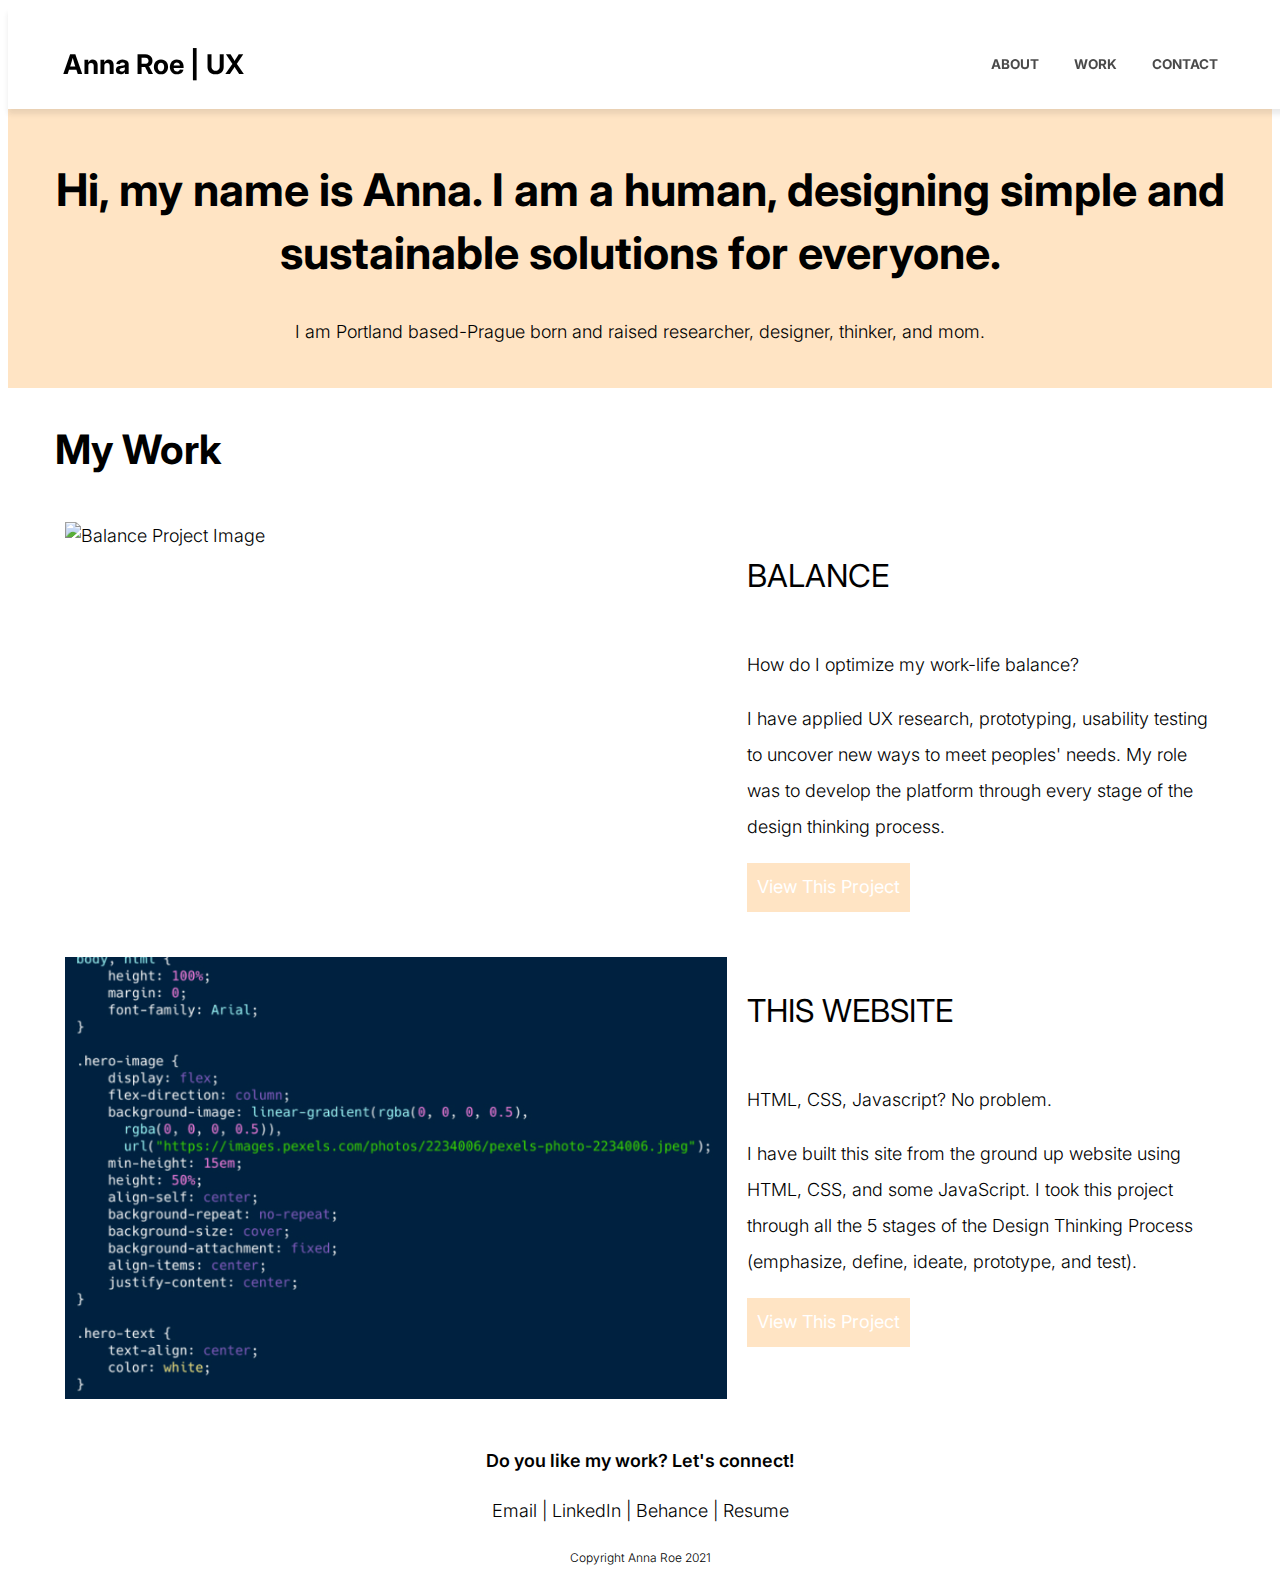
==== index.html @ cfb7b669 "More style changes" ====
<!DOCTYPE html>
<html lang="en" dir="ltr">

<head>
  <meta charset="utf-8">
  <title>Anna Roe | UX | Git Commit</title>
  <link rel="icon" type="image/png" href="files/favicon.png" sizes="32x32" />

  <link rel="stylesheet" type="text/css" href="https://necolas.github.io/normalize.css/8.0.1/normalize.css">
  <link rel="stylesheet" type="text/css" href="css/style.css">
  <link href="https://fonts.googleapis.com/css2?family=Inter:wght@100;300;400;500;700;900&display=swap" rel="stylesheet">
  <meta name="viewport" content="width=device-width, initial-scale=1">

  <script src="https://kit.fontawesome.com/6aa0cec437.js" crossorigin="anonymous"></script>
  <script src="https://code.jquery.com/jquery-3.3.1.min.js" integrity="sha256-FgpCb/KJQlLNfOu91ta32o/NMZxltwRo8QtmkMRdAu8=" crossorigin="anonymous"></script>
  <script src="js/scripts.js"></script>
</head>


<body>
  <header>
    <div class="container">
      <div class="navtoggle" id="myNavtoggle">
        <h1 class="logo"><a href="index.html">Anna Roe | UX</a></h1>
        <nav>
          <ul>
            <li><a class="menu-link" href="about.html">About</a></li>
            <li><a class="menu-link" href="index.html">Work</a></li>
            <li><a class="menu-link" href="#contact"onclick="menuToggle()">Contact</a></li>
            <li><a href="javascript:void(0);" class="icon" onclick="menuToggle()"><i class="fas fa-bars"></i></a></li>
          </ul>

        </nav>
      </div>
    </div>
  </header>

  <main>

    <div id="hero">
      <div class="container">
        <h1>Hi, my name is Anna.
          I am a human, designing simple and sustainable solutions for everyone.

        </h1>
        <p>I am Portland based-Prague born and raised researcher, designer, thinker, and mom.</p>
      </div>
    </div>


    <div id="my work">
      <!-- work section -->
      <div class="container">
        <h2>My Work</h2>


        <div class="row">
          <!-- PROjECT #1 -->
          <!-- open row that holds (2) columns for project -->
          <div class="col-md-6 col-lg-7">
            <!-- open first column (used for image) -->
            <picture>
              <source srcset="img/balance_mobile.jpg" media="(max-width:767px)">
              <img src="img/balance_desktop.jpg" alt="Balance Project Image">
            </picture>

          </div><!-- end first column -->

          <div class="col-md-6 col-lg-5">
            <!-- open second column (used for text) -->
            <h3>BALANCE</h3>
            <p>
              How do I optimize my work-life balance?
               
            </p>
            <p>I have applied UX research, prototyping, usability testing to uncover new ways to meet peoples' needs. My role was to develop the platform through every stage of the design thinking process.
            </p>
            <a class="button" href="balance.html">View This Project</a><!-- button or link label -->
          </div><!-- end second column -->

        </div><!-- end row that holds (2) columns for project -->
        <!-- PROjECT #1 END-->

        <!-- open row that holds (2) columns for project -->
        <div class="row">
          <!-- PROjECT #2 -->
          <div class="col-md-6 col-lg-7">
            <!-- open first column (used for image) -->
            <picture>
              <source srcset="img/frontend.jpg" media="(max-width:767px)">
              <img src="img/frontend.jpg" alt="Frontend Project Image">
            </picture>

          </div><!-- end first column -->

          <div class="col-md-6 col-lg-5">
            <!-- open second column (used for text) -->
            <h3>THIS WEBSITE</h3>
            <p>
              HTML, CSS, Javascript? No problem.
               
            </p>
            <p>I have built this site from the ground up website using HTML, CSS, and some JavaScript. I took this project through all the 5 stages of the Design Thinking Process (emphasize, define, ideate, prototype, and test).

            </p>
            <a class="button" href="balance.html">View This Project</a><!-- button or link label -->
          </div><!-- end second column -->

        </div><!-- end row that holds (2) columns for project -->
        <!-- PROjECT #2 END-->



      </div>
  </main>

  <footer id="contact">
    <div class="container">
      <!--Email Connect-->

      <p class="connect"> Do you like my work? Let's connect!</p>
      <div class="style">
        <a href="mailto:anna.istvanfy@gmail.com" >Email |</a>
        <a href="https://www.linkedin.com/in/anna-roe" target="_blank">LinkedIn |</a>
        <a href="https://www.behance.net/gallery/129326117/BALANCE" target="_blank">Behance |</a>
        <a href="files/resume.pdf"target="_blank">Resume</a>

      </div>
    </div>


    <p class="copyright">Copyright Anna Roe 2021</p>

  </footer>

  <script src="js/scripts.js"></script>


</body>

</html>
---- css/style.css ----
/*
colors used:
black color: #000000;
white color: #FFFFFF;
*/
* {
  box-sizing: border-box;
}

body {
  background-color: #ffffff;
  font-family: 'Inter', sans-serif;
  font-size: 16px;
  /* Sets the font size to 16px */
  font-weight: 300;
  /* Sets the font weight to 300 */
  line-height: 1.6;
  /* Sets the line-height to 1.6 * the font-size */
  color: #000000;
}

.logo {
  font-size: 1.5em;
  padding-top: 10px;
  display: inline-block;
  max-width: 150px;
}

h1, h2, h3, h4 {
  line-height: 1.4;
}

h1 {
  font-size: 2.5em;
  font-weight: 700;
}

h2 {
  font-size: 2.25em;
  font-weight: 700;
}

h3 {
  font-size: 1.75em;
  font-weight: 400;
  display: inline-block;
}

h4 {
  font-size: 1.35em;
  font-weight: 400;
}

img {
  width: 100%;
}

a {
  color: #000000;
  text-decoration: none;
  /* No underlining */
}

a:visited {
  /* visited link */
  color: #5b5b5b;
}

a:active {
  /* selected link */
  color: #000000;
}

a:hover,
a:focus {
  color: #5b5b5b;
  text-decoration: underline;
}

.button_old {
  display: inline-block;
  /* since the <a> tag is inline by default, we need to change this to inline-block, but more on this in the next exercise */
  background-color: #000000;
  color: #ffffff;
  /* needed to override the default link color */
  font-weight: 400;
  padding: 10px;
  border-radius: 0px;
  border: 2px solid #000000;
  /* width of the border, type, color */
  transition: 0.2s opacity;
}

.button {
  display: inline-block;
  background-color: #ffe4c4;
  color: white;
  font-weight: 400;
  text-decoration: none;
  padding: 10px;
  border-radius: 0px;


  transition: 0.2s opacity;
}

.button:hover {
  opacity: 0.5;
  /* Reduces the opacity of the button to 80% */
  text-decoration: none;
}

.button.contact {
  background-color: #ffffff;
  color: #000000;
  text-transform: uppercase;
  border: 2px solid #000000;
}

.button.contact:hover {
  background-color: #000000;
  color: #ffffff;
}

/* Layout styling */
.container {
  padding: 0 15px;
}

.row {
  margin: 25px 0;
  /* 25px top and bottom, 0 left and right */
}

#hero p, h1 {
  text-align: center;
  /* Centers text */
}

#contact p {
  text-align: center;
}

p {
  text-align: left;
  line-height: 2em;
}

nav>ul {
  list-style-type: none;
  padding: 0px;
  margin:0;
}



nav>ul>li>a {
  padding: 0 15px;
  text-transform: uppercase;
  font-weight: 700;
  font-size: .75em;
  color: #4a4a4a;
}

#hero {
  background-color: #ffe4c4;
  padding: 20px 0;
  display: inline-block;
  width: 100%;
}

header {
  box-shadow: 0px 5px 5px 0px rgba(50, 50, 50, 0.1);
  position: fixed;
  width: 100%;
  padding: 20px;
  background-color: #ffffff;
  padding: 10px 0 4px;

}

#anna {
  max-width: 600px;
  display: block;
  margin-left: auto;
  margin-right: auto;
}

main {
  padding-top: 100px;
}

.social {
  text-align: center;
}

.social a {
  display: inline-block;
  margin: 0 5px;
}

.social svg {
  width: 25px;
  height: auto;
}

.style {
  margin-bottom: 20px;
  text-align: center;
}

.bio {
  font-weight: bolder;
  font-size: 1.5em;
}

footer {
  text-align: center;
}

#about-page h3 {
  margin-top: 0;
}

.row::after {
  content: "";
  clear: both;
  display: table;
}

#about-picture {
  width: 100%;
  max-width: 100%;
  height: auto;
}

.connect{
font-weight: 600;
}
.copyright{
  font-size: 12px;
}

/* @keyframes color-change {
  0% {
    fill: #edc655;
  }

  50% {
    fill: #fcffad;
  }

  100% {
    fill: #f76414;
  }
} */
/*
.sun {
  animation-duration: 4s;
  animation-name: color-change;
  animation-iteration-count: infinite;
  animation-direction: alternate;
  animation-timing-function: linear;
}

@keyframes cloud-move {
  from {
    transform: translate(0, 50px);
  }

  to {
    transform: translate(200px, 50px);
  }
}

.cloud-front {
  animation-duration: 30s;
  animation-name: cloud-move;
  animation-iteration-count: infinite;
  animation-direction: alternate;
  animation-timing-function: linear;
}

@keyframes cloud-move-reverse {
  0% {
    transform: translate(446px, 48px);
  }

  100% {
    transform: translate(100px, 48px);
  }
}

.cloud-back {
  animation-duration: 34s;
  animation-name: cloud-move-reverse;
  animation-iteration-count: infinite;
  animation-direction: alternate;
  animation-timing-function: linear;
} */

.navtoggle li:not(:last-child) {
  display: none;
}

.navtoggle, .navtoggle.responsive {
  position: relative;
}

.navtoggle li .icon {
  position: absolute;
  right: 0;
  top: 30px;
  font-size: 20px;
  padding-right:0;
}
.navtoggle.responsive li  {
  display: block;
}

.navtoggle.responsive li  {
  display: block;
  padding: 10px 0;
  border-top: 1px solid rgba(255,127,80,0.5);
}

/*Medium devices (640px and larger)*/
@media only screen and (min-width: 640px) {
  .col-md-1 {
    width: 8.33%;
  }

  .col-md-2 {
    width: 16.66%;
  }

  .col-md-3 {
    width: 25%;
  }

  .col-md-4 {
    width: 33.33%;
  }

  .col-md-5 {
    width: 41.66%;
  }

  .col-md-6 {
    width: 50%;
  }

  .col-md-7 {
    width: 58.33%;
  }

  .col-md-8 {
    width: 66.66%;
  }

  .col-md-9 {
    width: 75%;
  }

  .col-md-10 {
    width: 83.33%;
  }

  .col-md-11 {
    width: 91.66%;
  }

  .col-md-12 {
    width: 100%;
  }

  [class*="col-"] {
    float: left;
    padding: 10px;
  }

  header {
    text-align: unset;
  }

  nav {
    width: auto;
    float: right;
    margin-top: 4px;
  }

  main {
    padding-top: 100px;
  }

  body {
    font-size: 18px;
  }

  p {
    text-align: left;
  }

  .logo{
    max-width: none;
  }
  nav>ul>li {
    display: inline-block;
  }
  .navtoggle li:not(:last-child) {
    display: inline-block;
  }

  .navtoggle li:last-child {
  display: none;
}

nav>ul{
  margin: 1.5em 0;
}

}

/*Large devices (1024px or larger)*/
@media only screen and (min-width: 1024px) {
  .col-lg-1 {
    width: 8.33%;
  }

  .col-lg-2 {
    width: 16.66%;
  }

  .col-lg-3 {
    width: 25%;
  }

  .col-lg-4 {
    width: 33.33%;
  }

  .col-lg-5 {
    width: 41.66%;
  }

  .col-lg-6 {
    width: 50%;
  }

  .col-lg-7 {
    width: 58.33%;
  }

  .col-lg-8 {
    width: 66.66%;
  }

  .col-lg-9 {
    width: 75%;
  }

  .col-lg-10 {
    width: 83.33%;
  }

  .col-lg-11 {
    width: 91.66%;
  }

  .col-lg-12 {
    width: 100%;
  }

  .container {
    max-width: 1200px;
    margin-left: auto;
    margin-right: auto;
  }


}

/*X-large devices (1440px or larger)*/
@media only screen and (min-width: 1440px) {}
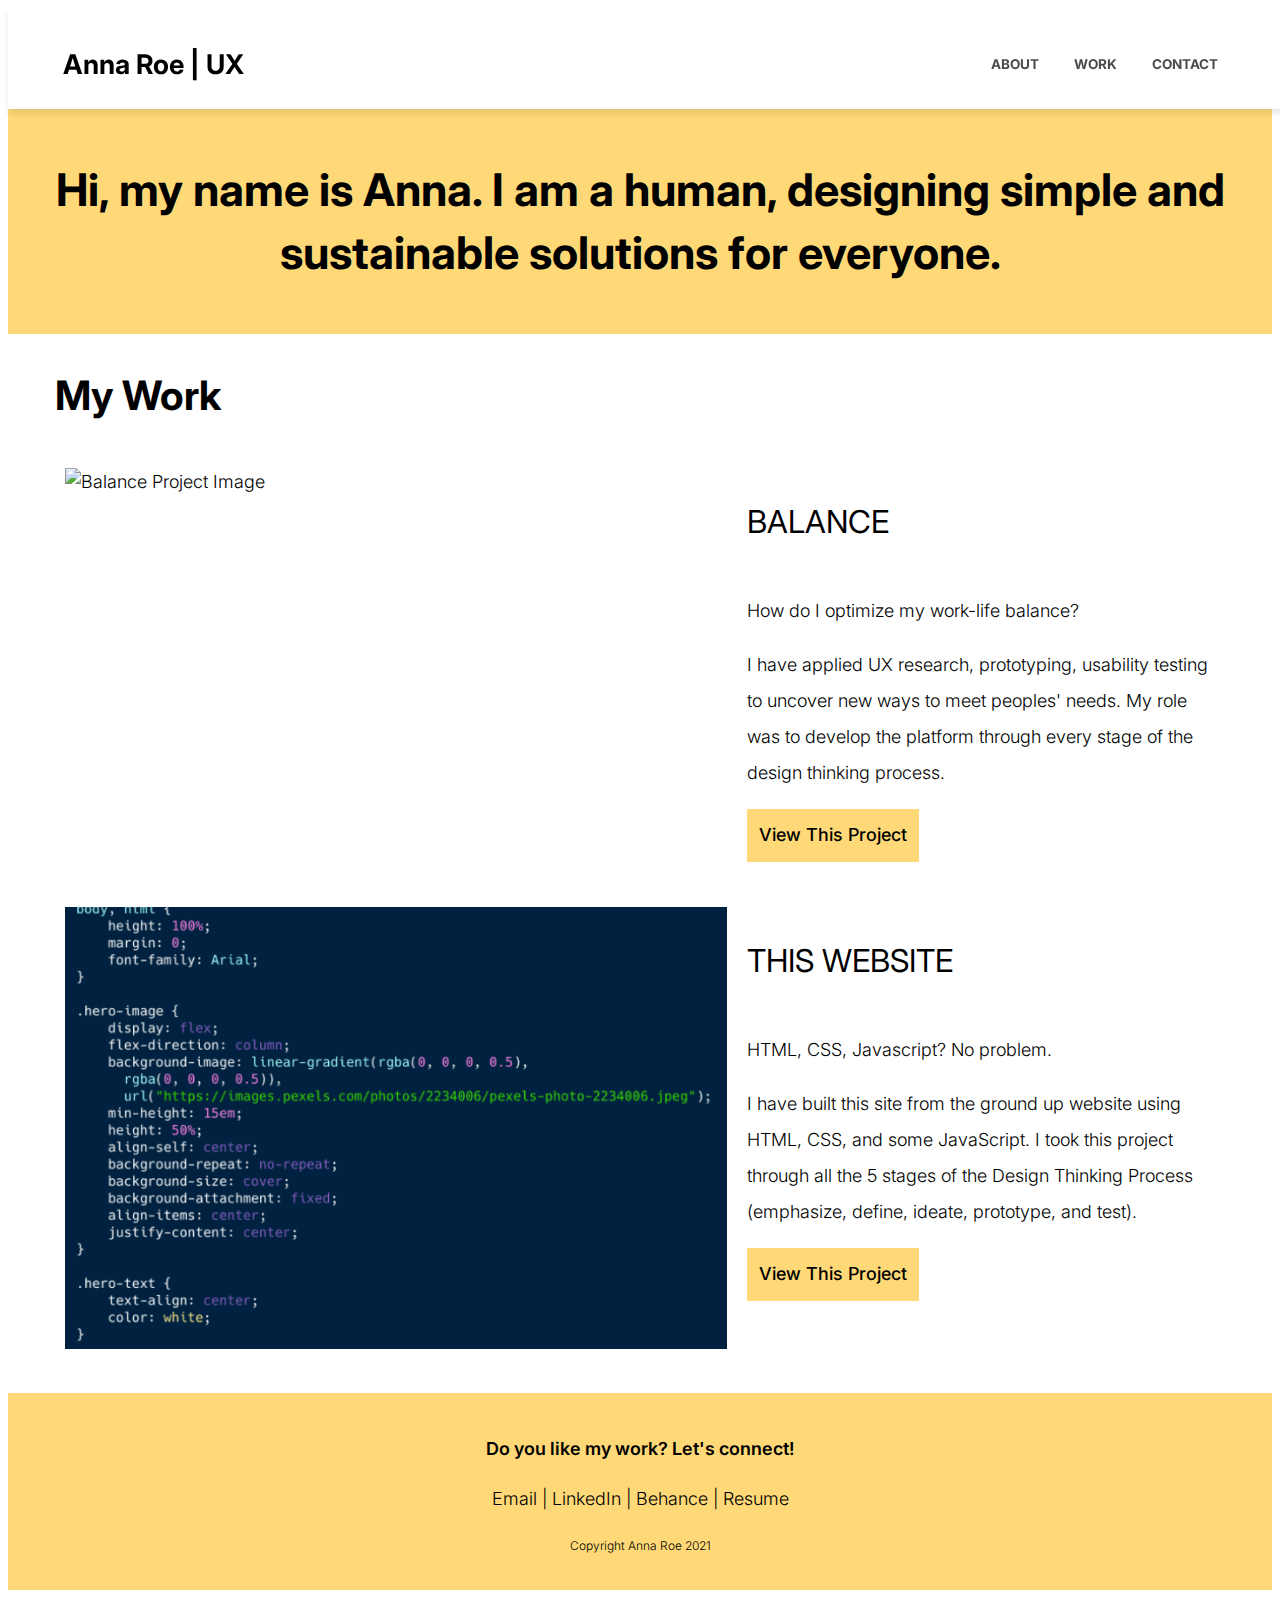
==== commit 39fe1e96: "Behance link + ::selection" ====
--- a/index.html
+++ b/index.html
@@ -1,141 +1,131 @@
 <!DOCTYPE html>
 <html lang="en" dir="ltr">
 
-<head>
-  <meta charset="utf-8">
-  <title>Anna Roe | UX | Git Commit</title>
-  <link rel="icon" type="image/png" href="files/favicon.png" sizes="32x32" />
+  <head>
+    <meta charset="utf-8">
+    <title>Anna Roe | UX | Git Commit</title>
+    <link rel="icon" type="image/png" href="files/favicon.png" sizes="32x32" />
 
-  <link rel="stylesheet" type="text/css" href="https://necolas.github.io/normalize.css/8.0.1/normalize.css">
-  <link rel="stylesheet" type="text/css" href="css/style.css">
-  <link href="https://fonts.googleapis.com/css2?family=Inter:wght@100;300;400;500;700;900&display=swap" rel="stylesheet">
-  <meta name="viewport" content="width=device-width, initial-scale=1">
+    <link rel="stylesheet" type="text/css" href="https://necolas.github.io/normalize.css/8.0.1/normalize.css">
+    <link rel="stylesheet" type="text/css" href="css/style.css">
+    <link href="https://fonts.googleapis.com/css2?family=Inter:wght@100;300;400;500;700;900&display=swap" rel="stylesheet">
+    <meta name="viewport" content="width=device-width, initial-scale=1">
 
-  <script src="https://kit.fontawesome.com/6aa0cec437.js" crossorigin="anonymous"></script>
-  <script src="https://code.jquery.com/jquery-3.3.1.min.js" integrity="sha256-FgpCb/KJQlLNfOu91ta32o/NMZxltwRo8QtmkMRdAu8=" crossorigin="anonymous"></script>
-  <script src="js/scripts.js"></script>
-</head>
+    <script src="https://kit.fontawesome.com/6aa0cec437.js" crossorigin="anonymous"></script>
+    <script src="https://code.jquery.com/jquery-3.3.1.min.js" integrity="sha256-FgpCb/KJQlLNfOu91ta32o/NMZxltwRo8QtmkMRdAu8=" crossorigin="anonymous"></script>
+    <script src="js/scripts.js"></script>
+  </head>
 
+  <body>
+    <header>
+      <div class="container">
+        <div class="navtoggle" id="myNavtoggle">
+          <h1 class="logo"><a href="index.html">Anna Roe | UX</a></h1>
+          <nav>
+            <ul>
+              <li><a class="menu-link" href="about.html">About</a></li>
+              <li><a class="menu-link" href="index.html">Work</a></li>
+              <li><a class="menu-link" href="#contact" onclick="menuToggle()">Contact</a></li>
+              <li><a href="javascript:void(0);" class="icon" onclick="menuToggle()"><i class="fas fa-bars"></i></a></li>
+            </ul>
 
-<body>
-  <header>
-    <div class="container">
-      <div class="navtoggle" id="myNavtoggle">
-        <h1 class="logo"><a href="index.html">Anna Roe | UX</a></h1>
-        <nav>
-          <ul>
-            <li><a class="menu-link" href="about.html">About</a></li>
-            <li><a class="menu-link" href="index.html">Work</a></li>
-            <li><a class="menu-link" href="#contact"onclick="menuToggle()">Contact</a></li>
-            <li><a href="javascript:void(0);" class="icon" onclick="menuToggle()"><i class="fas fa-bars"></i></a></li>
-          </ul>
+          </nav>
+        </div>
+      </div>
+    </header>
 
-        </nav>
+    <main>
+
+      <div id="hero">
+        <div class="container">
+          <h1>Hi, my name is Anna.
+            I am a human, designing simple and sustainable solutions for everyone.
+
+          </h1>
+
+        </div>
       </div>
-    </div>
-  </header>
 
-  <main>
+      <div id="mywork">
+        <!-- work section -->
+        <div class="container">
+          <h2>My Work</h2>
 
-    <div id="hero">
+          <div class="row">
+            <!-- PROjECT #1 -->
+            <!-- open row that holds (2) columns for project -->
+            <div class="col-md-6 col-lg-7">
+              <!-- open first column (used for image) -->
+              <picture>
+                <source srcset="img/balance_mobile.jpg" media="(max-width:767px)">
+                <img src="img/balance_desktop.jpg" alt="Balance Project Image">
+              </picture>
+
+            </div><!-- end first column -->
+
+            <div class="col-md-6 col-lg-5">
+              <!-- open second column (used for text) -->
+              <h3>BALANCE</h3>
+              <p>
+                How do I optimize my work-life balance?
+                 
+              </p>
+              <p>I have applied UX research, prototyping, usability testing to uncover new ways to meet peoples' needs. My role was to develop the platform through every stage of the design thinking process.
+              </p>
+              <a class="button" href="balance.html">View This Project</a><!-- button or link label -->
+            </div><!-- end second column -->
+
+          </div><!-- end row that holds (2) columns for project -->
+          <!-- PROjECT #1 END-->
+
+          <!-- open row that holds (2) columns for project -->
+          <div class="row">
+            <!-- PROjECT #2 -->
+            <div class="col-md-6 col-lg-7">
+              <!-- open first column (used for image) -->
+              <picture>
+                <source srcset="img/frontend.jpg" media="(max-width:767px)">
+                <img src="img/frontend.jpg" alt="Frontend Project Image">
+              </picture>
+
+            </div><!-- end first column -->
+
+            <div class="col-md-6 col-lg-5">
+              <!-- open second column (used for text) -->
+              <h3>THIS WEBSITE</h3>
+              <p>
+                HTML, CSS, Javascript? No problem.
+                 
+              </p>
+              <p>I have built this site from the ground up website using HTML, CSS, and some JavaScript. I took this project through all the 5 stages of the Design Thinking Process (emphasize, define, ideate, prototype, and test).
+
+              </p>
+              <a class="button" href="balance.html">View This Project</a><!-- button or link label -->
+            </div><!-- end second column -->
+
+          </div><!-- end row that holds (2) columns for project -->
+          <!-- PROjECT #2 END-->
+
+        </div>
+      </div>
+    </main>
+
+    <footer id="contact">
       <div class="container">
-        <h1>Hi, my name is Anna.
-          I am a human, designing simple and sustainable solutions for everyone.
+        <!--Email Connect-->
+        <p class="connect"> Do you like my work? Let's connect!</p>
+        <div class="style">
+          <a href="mailto:anna.istvanfy@gmail.com">Email |</a>
+          <a href="https://www.linkedin.com/in/anna-roe" target="_blank">LinkedIn |</a>
+          <a href="https://www.behance.net/annaroe" target="_blank">Behance |</a>
+          <a href="files/resume.pdf" target="_blank">Resume</a>
+        </div>
+      </div>
+      <p class="copyright">Copyright Anna Roe 2021</p>
+    </footer>
 
-        </h1>
-        <p>I am Portland based-Prague born and raised researcher, designer, thinker, and mom.</p>
-      </div>
-    </div>
+    <script src="js/scripts.js"></script>
 
+  </body>
 
-    <div id="my work">
-      <!-- work section -->
-      <div class="container">
-        <h2>My Work</h2>
-
-
-        <div class="row">
-          <!-- PROjECT #1 -->
-          <!-- open row that holds (2) columns for project -->
-          <div class="col-md-6 col-lg-7">
-            <!-- open first column (used for image) -->
-            <picture>
-              <source srcset="img/balance_mobile.jpg" media="(max-width:767px)">
-              <img src="img/balance_desktop.jpg" alt="Balance Project Image">
-            </picture>
-
-          </div><!-- end first column -->
-
-          <div class="col-md-6 col-lg-5">
-            <!-- open second column (used for text) -->
-            <h3>BALANCE</h3>
-            <p>
-              How do I optimize my work-life balance?
-               
-            </p>
-            <p>I have applied UX research, prototyping, usability testing to uncover new ways to meet peoples' needs. My role was to develop the platform through every stage of the design thinking process.
-            </p>
-            <a class="button" href="balance.html">View This Project</a><!-- button or link label -->
-          </div><!-- end second column -->
-
-        </div><!-- end row that holds (2) columns for project -->
-        <!-- PROjECT #1 END-->
-
-        <!-- open row that holds (2) columns for project -->
-        <div class="row">
-          <!-- PROjECT #2 -->
-          <div class="col-md-6 col-lg-7">
-            <!-- open first column (used for image) -->
-            <picture>
-              <source srcset="img/frontend.jpg" media="(max-width:767px)">
-              <img src="img/frontend.jpg" alt="Frontend Project Image">
-            </picture>
-
-          </div><!-- end first column -->
-
-          <div class="col-md-6 col-lg-5">
-            <!-- open second column (used for text) -->
-            <h3>THIS WEBSITE</h3>
-            <p>
-              HTML, CSS, Javascript? No problem.
-               
-            </p>
-            <p>I have built this site from the ground up website using HTML, CSS, and some JavaScript. I took this project through all the 5 stages of the Design Thinking Process (emphasize, define, ideate, prototype, and test).
-
-            </p>
-            <a class="button" href="balance.html">View This Project</a><!-- button or link label -->
-          </div><!-- end second column -->
-
-        </div><!-- end row that holds (2) columns for project -->
-        <!-- PROjECT #2 END-->
-
-
-
-      </div>
-  </main>
-
-  <footer id="contact">
-    <div class="container">
-      <!--Email Connect-->
-
-      <p class="connect"> Do you like my work? Let's connect!</p>
-      <div class="style">
-        <a href="mailto:anna.istvanfy@gmail.com" >Email |</a>
-        <a href="https://www.linkedin.com/in/anna-roe" target="_blank">LinkedIn |</a>
-        <a href="https://www.behance.net/gallery/129326117/BALANCE" target="_blank">Behance |</a>
-        <a href="files/resume.pdf"target="_blank">Resume</a>
-
-      </div>
-    </div>
-
-
-    <p class="copyright">Copyright Anna Roe 2021</p>
-
-  </footer>
-
-  <script src="js/scripts.js"></script>
-
-
-</body>
-
-</html>
+</html>--- a/css/style.css
+++ b/css/style.css
@@ -2,6 +2,10 @@
 colors used:
 black color: #000000;
 white color: #FFFFFF;
+yellow color: #FFD977;
+another yellow color: #FFBD33;
+another blue color: #3375FF;
+
 */
 * {
   box-sizing: border-box;
@@ -77,49 +81,22 @@
   text-decoration: underline;
 }
 
-.button_old {
-  display: inline-block;
-  /* since the <a> tag is inline by default, we need to change this to inline-block, but more on this in the next exercise */
-  background-color: #000000;
-  color: #ffffff;
-  /* needed to override the default link color */
-  font-weight: 400;
-  padding: 10px;
-  border-radius: 0px;
-  border: 2px solid #000000;
-  /* width of the border, type, color */
-  transition: 0.2s opacity;
-}
-
 .button {
   display: inline-block;
-  background-color: #ffe4c4;
-  color: white;
-  font-weight: 400;
+  background-color: #FFD977;
+  color: #000000;
+  font-weight: 500;
   text-decoration: none;
-  padding: 10px;
+  padding: 12px;
   border-radius: 0px;
-
-
   transition: 0.2s opacity;
 }
 
 .button:hover {
-  opacity: 0.5;
+  opacity: 0.9;
   /* Reduces the opacity of the button to 80% */
   text-decoration: none;
-}
-
-.button.contact {
-  background-color: #ffffff;
-  color: #000000;
-  text-transform: uppercase;
-  border: 2px solid #000000;
-}
-
-.button.contact:hover {
-  background-color: #000000;
-  color: #ffffff;
+  transform: scale(1.1);
 }
 
 /* Layout styling */
@@ -137,6 +114,12 @@
   /* Centers text */
 }
 
+#contact {
+  padding-top: 20px;
+  padding-bottom: 20px;
+  background-color: #FFD977;
+}
+
 #contact p {
   text-align: center;
 }
@@ -149,10 +132,8 @@
 nav>ul {
   list-style-type: none;
   padding: 0px;
-  margin:0;
-}
-
-
+  margin: 0;
+}
 
 nav>ul>li>a {
   padding: 0 15px;
@@ -163,7 +144,7 @@
 }
 
 #hero {
-  background-color: #ffe4c4;
+  background-color: #FFD977;
   padding: 20px 0;
   display: inline-block;
   width: 100%;
@@ -176,7 +157,6 @@
   padding: 20px;
   background-color: #ffffff;
   padding: 10px 0 4px;
-
 }
 
 #anna {
@@ -234,11 +214,16 @@
   height: auto;
 }
 
-.connect{
-font-weight: 600;
-}
-.copyright{
+.connect {
+  font-weight: 600;
+}
+
+.copyright {
   font-size: 12px;
+}
+
+::selection {
+  background-color: #FFD977;
 }
 
 /* @keyframes color-change {
@@ -298,7 +283,6 @@
   animation-direction: alternate;
   animation-timing-function: linear;
 } */
-
 .navtoggle li:not(:last-child) {
   display: none;
 }
@@ -312,16 +296,17 @@
   right: 0;
   top: 30px;
   font-size: 20px;
-  padding-right:0;
-}
-.navtoggle.responsive li  {
+  padding-right: 0;
+}
+
+.navtoggle.responsive li {
   display: block;
 }
 
-.navtoggle.responsive li  {
+.navtoggle.responsive li {
   display: block;
   padding: 10px 0;
-  border-top: 1px solid rgba(255,127,80,0.5);
+  border-top: 1px solid rgba(255, 127, 80, 0.5);
 }
 
 /*Medium devices (640px and larger)*/
@@ -401,24 +386,30 @@
     text-align: left;
   }
 
-  .logo{
+  .logo {
     max-width: none;
   }
+
   nav>ul>li {
     display: inline-block;
   }
+
   .navtoggle li:not(:last-child) {
     display: inline-block;
   }
 
   .navtoggle li:last-child {
-  display: none;
-}
-
-nav>ul{
-  margin: 1.5em 0;
-}
-
+    display: none;
+  }
+
+  nav>ul {
+    margin: 1.5em 0;
+  }
+
+  .navtoggle.responsive li {
+    padding: 0;
+    border-top: 0;
+  }
 }
 
 /*Large devices (1024px or larger)*/
@@ -476,8 +467,6 @@
     margin-left: auto;
     margin-right: auto;
   }
-
-
 }
 
 /*X-large devices (1440px or larger)*/
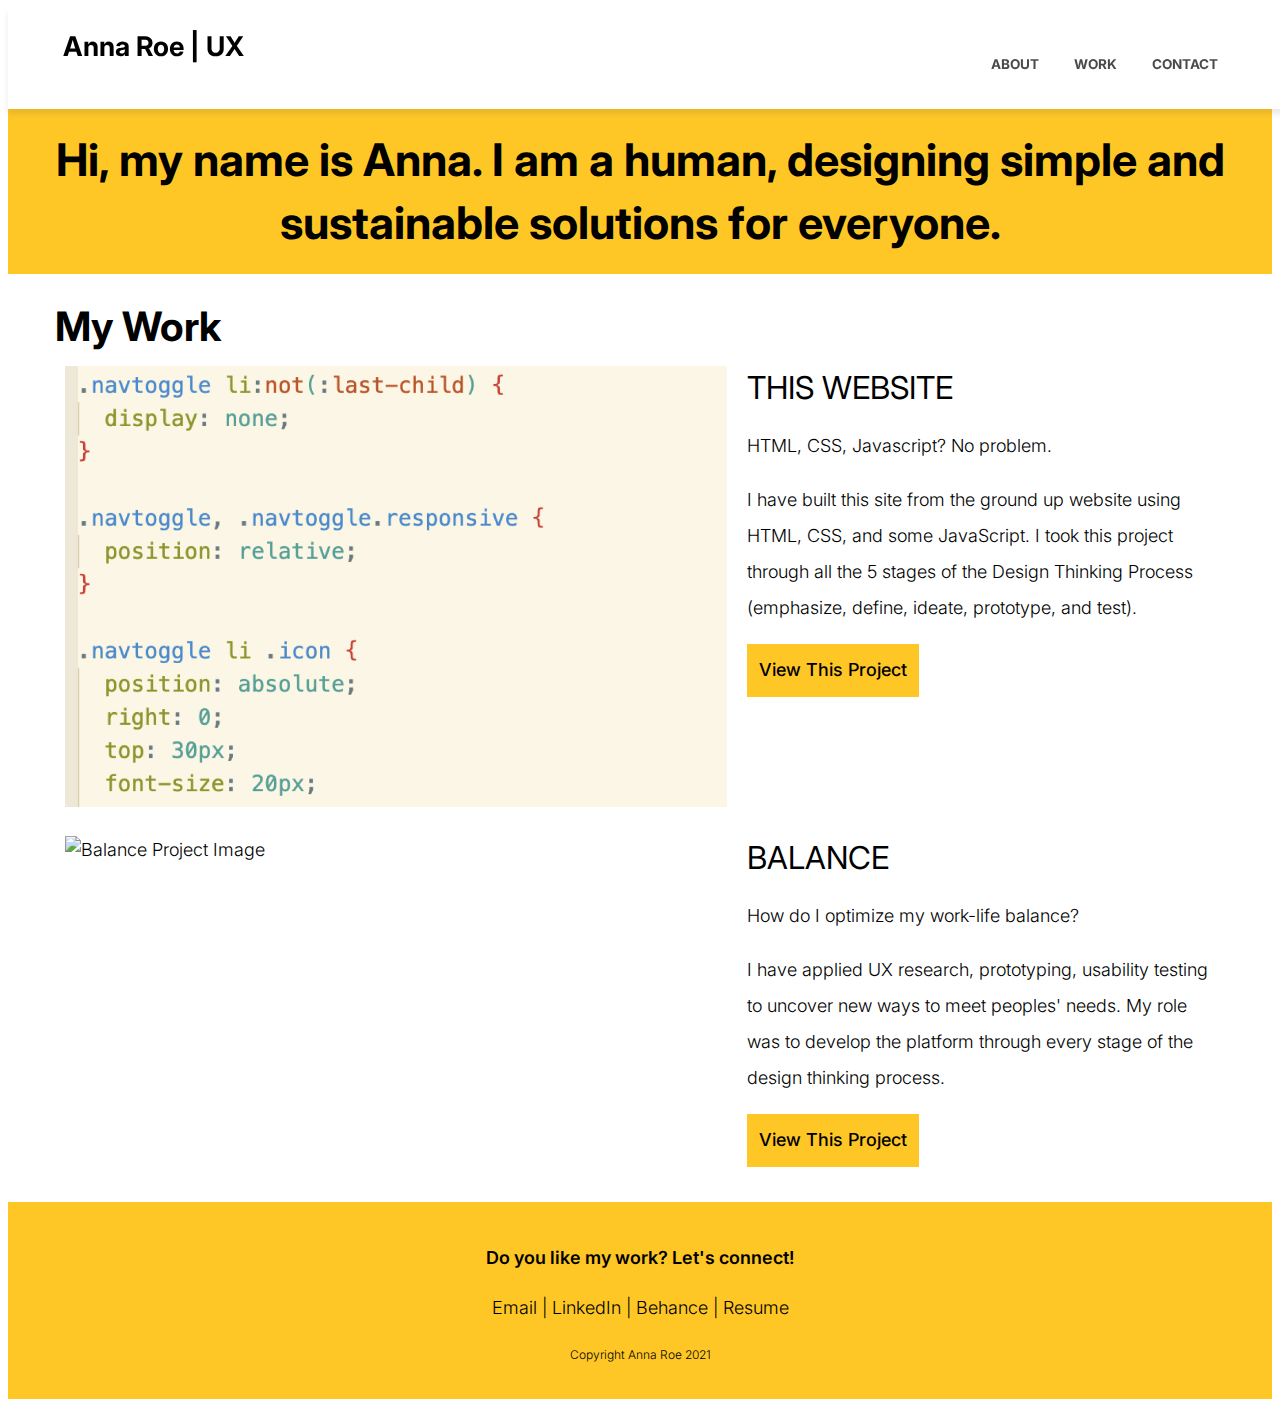
==== commit 24d9f088: "thiswebsite.html" ====
--- a/index.html
+++ b/index.html
@@ -40,7 +40,6 @@
         <div class="container">
           <h1>Hi, my name is Anna.
             I am a human, designing simple and sustainable solutions for everyone.
-
           </h1>
 
         </div>
@@ -50,6 +49,34 @@
         <!-- work section -->
         <div class="container">
           <h2>My Work</h2>
+
+          <!-- open row that holds (2) columns for project -->
+          <div class="row">
+            <!-- PROjECT #2 -->
+            <div class="col-md-6 col-lg-7">
+              <!-- open first column (used for image) -->
+              <picture>
+                <source srcset="img/arUXthisWebsiteMobile.jpg" media="(max-width:767px)">
+                <img src="img/arUXthisWebsite.jpg" alt="Frontend Project Image">
+              </picture>
+
+            </div><!-- end first column -->
+
+            <div class="col-md-6 col-lg-5">
+              <!-- open second column (used for text) -->
+              <h3>THIS WEBSITE</h3>
+              <p>
+                HTML, CSS, Javascript? No problem.
+                 
+              </p>
+              <p>I have built this site from the ground up website using HTML, CSS, and some JavaScript. I took this project through all the 5 stages of the Design Thinking Process (emphasize, define, ideate, prototype, and test).
+
+              </p>
+              <a class="button" href="thiswebsite.html">View This Project</a><!-- button or link label -->
+            </div><!-- end second column -->
+
+          </div><!-- end row that holds (2) columns for project -->
+          <!-- PROjECT #2 END-->
 
           <div class="row">
             <!-- PROjECT #1 -->
@@ -68,7 +95,6 @@
               <h3>BALANCE</h3>
               <p>
                 How do I optimize my work-life balance?
-                 
               </p>
               <p>I have applied UX research, prototyping, usability testing to uncover new ways to meet peoples' needs. My role was to develop the platform through every stage of the design thinking process.
               </p>
@@ -77,34 +103,6 @@
 
           </div><!-- end row that holds (2) columns for project -->
           <!-- PROjECT #1 END-->
-
-          <!-- open row that holds (2) columns for project -->
-          <div class="row">
-            <!-- PROjECT #2 -->
-            <div class="col-md-6 col-lg-7">
-              <!-- open first column (used for image) -->
-              <picture>
-                <source srcset="img/frontend.jpg" media="(max-width:767px)">
-                <img src="img/frontend.jpg" alt="Frontend Project Image">
-              </picture>
-
-            </div><!-- end first column -->
-
-            <div class="col-md-6 col-lg-5">
-              <!-- open second column (used for text) -->
-              <h3>THIS WEBSITE</h3>
-              <p>
-                HTML, CSS, Javascript? No problem.
-                 
-              </p>
-              <p>I have built this site from the ground up website using HTML, CSS, and some JavaScript. I took this project through all the 5 stages of the Design Thinking Process (emphasize, define, ideate, prototype, and test).
-
-              </p>
-              <a class="button" href="balance.html">View This Project</a><!-- button or link label -->
-            </div><!-- end second column -->
-
-          </div><!-- end row that holds (2) columns for project -->
-          <!-- PROjECT #2 END-->
 
         </div>
       </div>
--- a/css/style.css
+++ b/css/style.css
@@ -5,6 +5,7 @@
 yellow color: #FFD977;
 another yellow color: #FFBD33;
 another blue color: #3375FF;
+red: #E03131;
 
 */
 * {
@@ -32,6 +33,7 @@
 
 h1, h2, h3, h4 {
   line-height: 1.4;
+  margin: 0;
 }
 
 h1 {
@@ -55,8 +57,24 @@
   font-weight: 400;
 }
 
+h5 {
+  color: #E03131;
+}
+
+.h3bkgr {
+  background-color: #FFC726;
+  padding: 10px;
+  margin-bottom: 10px;
+  margin-top: 20px;
+}
+
 img {
   width: 100%;
+}
+
+#herelink {
+  color: #E03131;
+  font-weight: bold;
 }
 
 a {
@@ -65,25 +83,9 @@
   /* No underlining */
 }
 
-a:visited {
-  /* visited link */
-  color: #5b5b5b;
-}
-
-a:active {
-  /* selected link */
-  color: #000000;
-}
-
-a:hover,
-a:focus {
-  color: #5b5b5b;
-  text-decoration: underline;
-}
-
 .button {
   display: inline-block;
-  background-color: #FFD977;
+  background-color: #FFC726;
   color: #000000;
   font-weight: 500;
   text-decoration: none;
@@ -92,6 +94,22 @@
   transition: 0.2s opacity;
 }
 
+a:visited {
+  /* visited link */
+  color: #5b5b5b;
+}
+
+a:active {
+  /* selected link */
+  color: #000000;
+}
+
+a:hover,
+a:focus {
+  color: #5b5b5b;
+  text-decoration: underline;
+}
+
 .button:hover {
   opacity: 0.9;
   /* Reduces the opacity of the button to 80% */
@@ -105,8 +123,11 @@
 }
 
 .row {
+  /* 25px top and bottom, 0 left and right */
+}
+
+#mywork {
   margin: 25px 0;
-  /* 25px top and bottom, 0 left and right */
 }
 
 #hero p, h1 {
@@ -117,7 +138,7 @@
 #contact {
   padding-top: 20px;
   padding-bottom: 20px;
-  background-color: #FFD977;
+  background-color: #FFC726;
 }
 
 #contact p {
@@ -144,7 +165,7 @@
 }
 
 #hero {
-  background-color: #FFD977;
+  background-color: #FFC726;
   padding: 20px 0;
   display: inline-block;
   width: 100%;
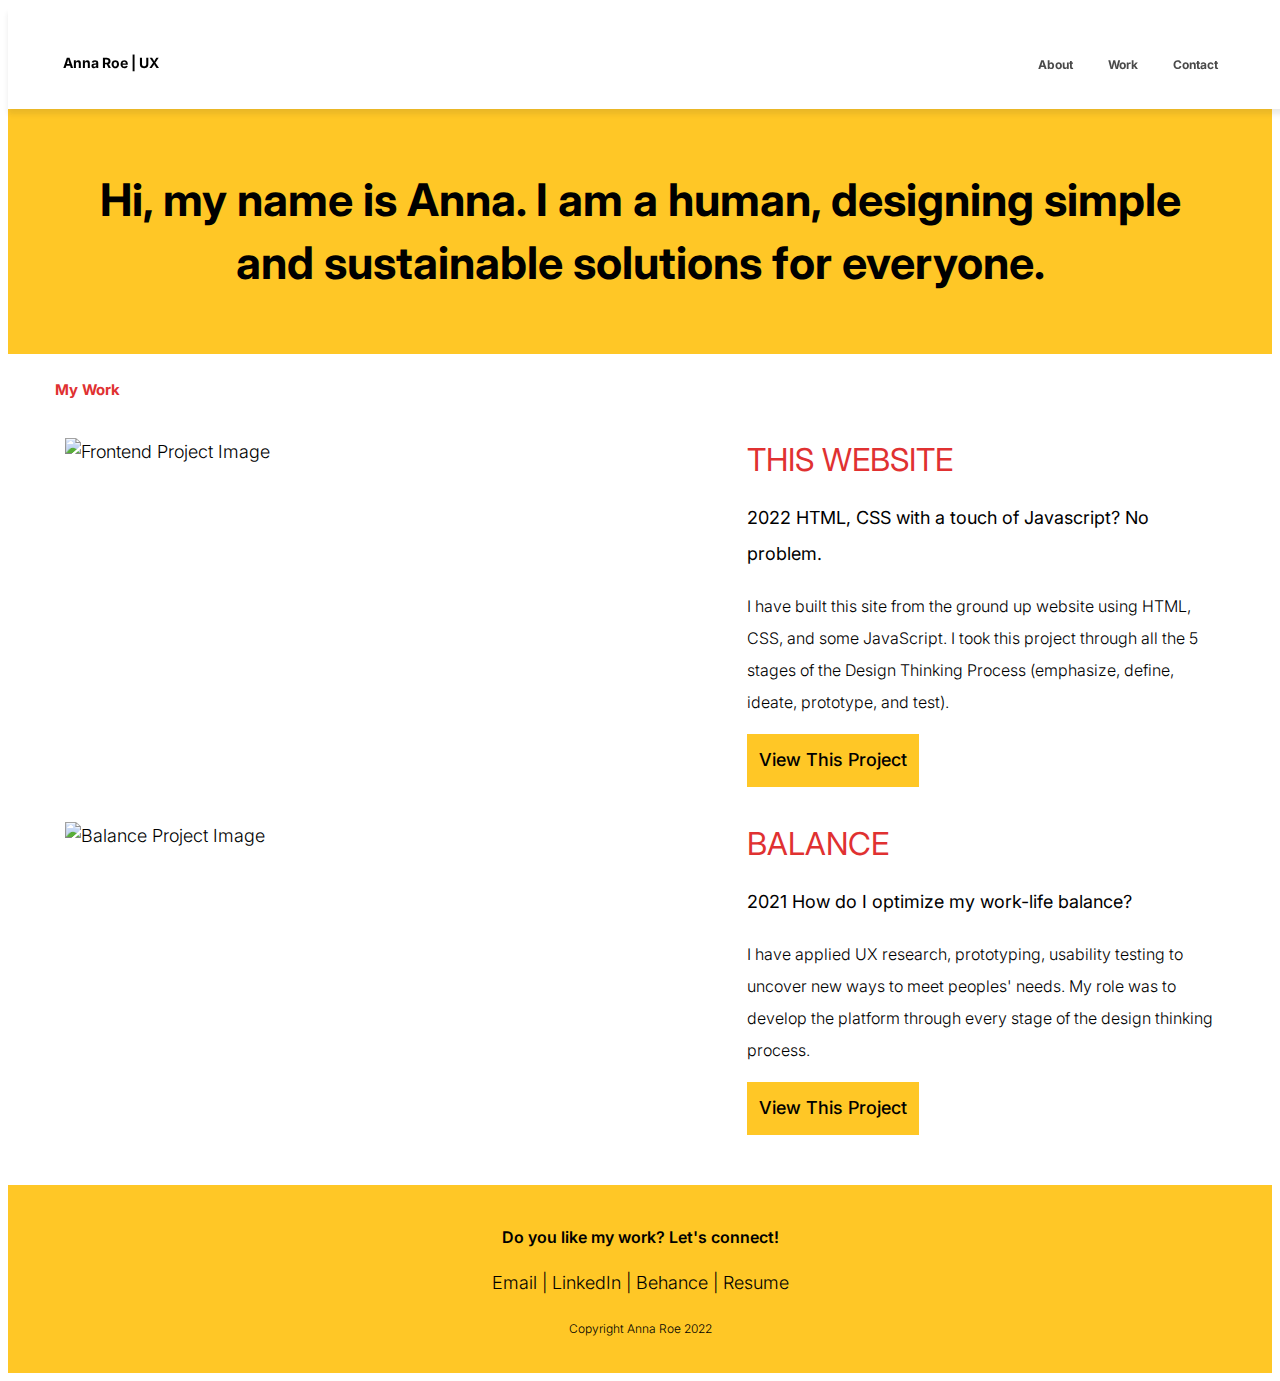
==== commit 96ba933b: "1.6 updates v2" ====
--- a/index.html
+++ b/index.html
@@ -48,7 +48,7 @@
       <div id="mywork">
         <!-- work section -->
         <div class="container">
-          <h2>My Work</h2>
+          <h5>My Work</h5>
 
           <!-- open row that holds (2) columns for project -->
           <div class="row">
@@ -56,8 +56,8 @@
             <div class="col-md-6 col-lg-7">
               <!-- open first column (used for image) -->
               <picture>
-                <source srcset="img/arUXthisWebsiteMobile.jpg" media="(max-width:767px)">
-                <img src="img/arUXthisWebsite.jpg" alt="Frontend Project Image">
+                <source srcset="img/arUXFinal2mobile.jpg" media="(max-width:767px)">
+                <img src="img/arUXFinal2.jpg" alt="Frontend Project Image">
               </picture>
 
             </div><!-- end first column -->
@@ -65,8 +65,9 @@
             <div class="col-md-6 col-lg-5">
               <!-- open second column (used for text) -->
               <h3>THIS WEBSITE</h3>
-              <p>
-                HTML, CSS, Javascript? No problem.
+              <p class="projectTitle">
+                <b>2022 HTML, CSS with a touch of Javascript? No problem.</b>
+
                  
               </p>
               <p>I have built this site from the ground up website using HTML, CSS, and some JavaScript. I took this project through all the 5 stages of the Design Thinking Process (emphasize, define, ideate, prototype, and test).
@@ -93,8 +94,8 @@
             <div class="col-md-6 col-lg-5">
               <!-- open second column (used for text) -->
               <h3>BALANCE</h3>
-              <p>
-                How do I optimize my work-life balance?
+              <p class="projectTitle">
+                <b>2021 How do I optimize my work-life balance?</b>
               </p>
               <p>I have applied UX research, prototyping, usability testing to uncover new ways to meet peoples' needs. My role was to develop the platform through every stage of the design thinking process.
               </p>
@@ -119,7 +120,7 @@
           <a href="files/resume.pdf" target="_blank">Resume</a>
         </div>
       </div>
-      <p class="copyright">Copyright Anna Roe 2021</p>
+      <p class="copyright">Copyright Anna Roe 2022</p>
     </footer>
 
     <script src="js/scripts.js"></script>
--- a/css/style.css
+++ b/css/style.css
@@ -6,6 +6,7 @@
 another yellow color: #FFBD33;
 another blue color: #3375FF;
 red: #E03131;
+yellow light: #FCF6E5;
 
 */
 * {
@@ -25,8 +26,8 @@
 }
 
 .logo {
-  font-size: 1.5em;
-  padding-top: 10px;
+  font-size: 14px;
+  padding-top: 35px;
   display: inline-block;
   max-width: 150px;
 }
@@ -50,6 +51,7 @@
   font-size: 1.75em;
   font-weight: 400;
   display: inline-block;
+  color: #E03131;
 }
 
 h4 {
@@ -123,6 +125,7 @@
 }
 
 .row {
+  padding-bottom: 15px;
   /* 25px top and bottom, 0 left and right */
 }
 
@@ -138,6 +141,7 @@
 #contact {
   padding-top: 20px;
   padding-bottom: 20px;
+  border-top: 100px;
   background-color: #FFC726;
 }
 
@@ -146,8 +150,13 @@
 }
 
 p {
+  font-size: 16px;
   text-align: left;
   line-height: 2em;
+}
+
+.projectTitle {
+  font-size: 18px
 }
 
 nav>ul {
@@ -158,15 +167,14 @@
 
 nav>ul>li>a {
   padding: 0 15px;
-  text-transform: uppercase;
   font-weight: 700;
-  font-size: .75em;
+  font-size: 12px;
   color: #4a4a4a;
 }
 
 #hero {
   background-color: #FFC726;
-  padding: 20px 0;
+  padding: 60px;
   display: inline-block;
   width: 100%;
 }
@@ -247,63 +255,6 @@
   background-color: #FFD977;
 }
 
-/* @keyframes color-change {
-  0% {
-    fill: #edc655;
-  }
-
-  50% {
-    fill: #fcffad;
-  }
-
-  100% {
-    fill: #f76414;
-  }
-} */
-/*
-.sun {
-  animation-duration: 4s;
-  animation-name: color-change;
-  animation-iteration-count: infinite;
-  animation-direction: alternate;
-  animation-timing-function: linear;
-}
-
-@keyframes cloud-move {
-  from {
-    transform: translate(0, 50px);
-  }
-
-  to {
-    transform: translate(200px, 50px);
-  }
-}
-
-.cloud-front {
-  animation-duration: 30s;
-  animation-name: cloud-move;
-  animation-iteration-count: infinite;
-  animation-direction: alternate;
-  animation-timing-function: linear;
-}
-
-@keyframes cloud-move-reverse {
-  0% {
-    transform: translate(446px, 48px);
-  }
-
-  100% {
-    transform: translate(100px, 48px);
-  }
-}
-
-.cloud-back {
-  animation-duration: 34s;
-  animation-name: cloud-move-reverse;
-  animation-iteration-count: infinite;
-  animation-direction: alternate;
-  animation-timing-function: linear;
-} */
 .navtoggle li:not(:last-child) {
   display: none;
 }
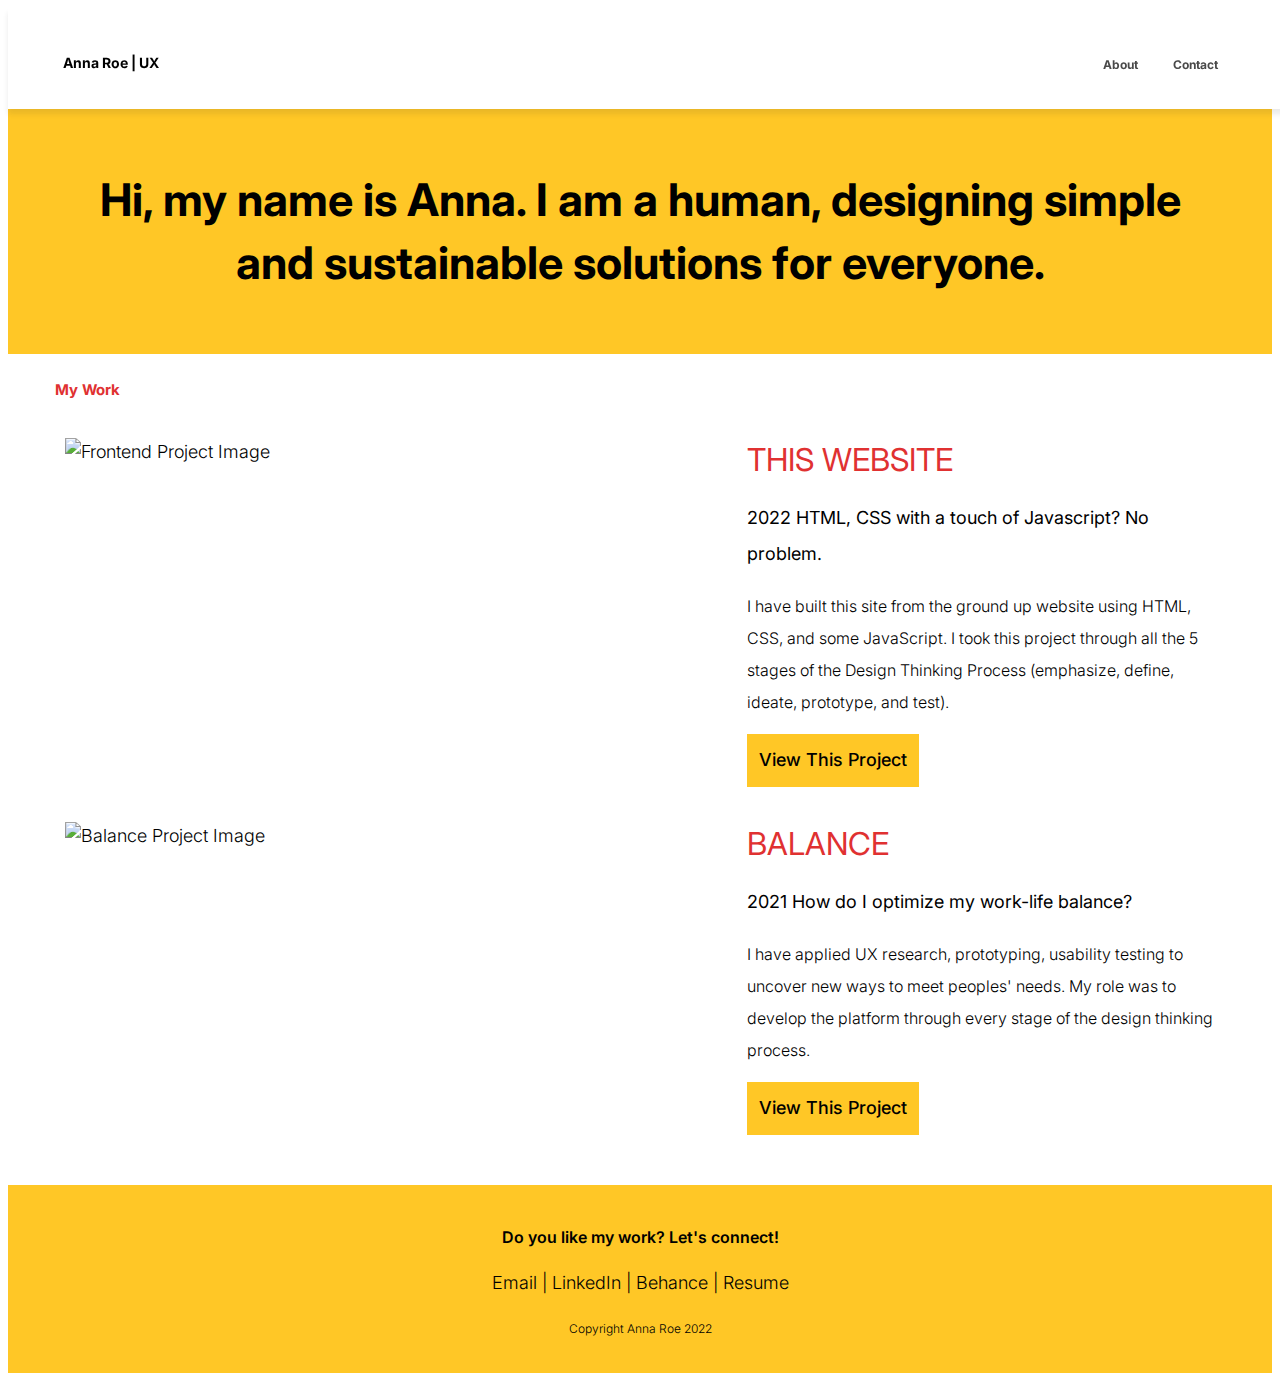
==== commit c4dfd05e: "Updating Navigation" ====
--- a/index.html
+++ b/index.html
@@ -24,7 +24,7 @@
           <nav>
             <ul>
               <li><a class="menu-link" href="about.html">About</a></li>
-              <li><a class="menu-link" href="index.html">Work</a></li>
+              <!--<li><a class="menu-link" href="index.html">Work</a></li>-->
               <li><a class="menu-link" href="#contact" onclick="menuToggle()">Contact</a></li>
               <li><a href="javascript:void(0);" class="icon" onclick="menuToggle()"><i class="fas fa-bars"></i></a></li>
             </ul>
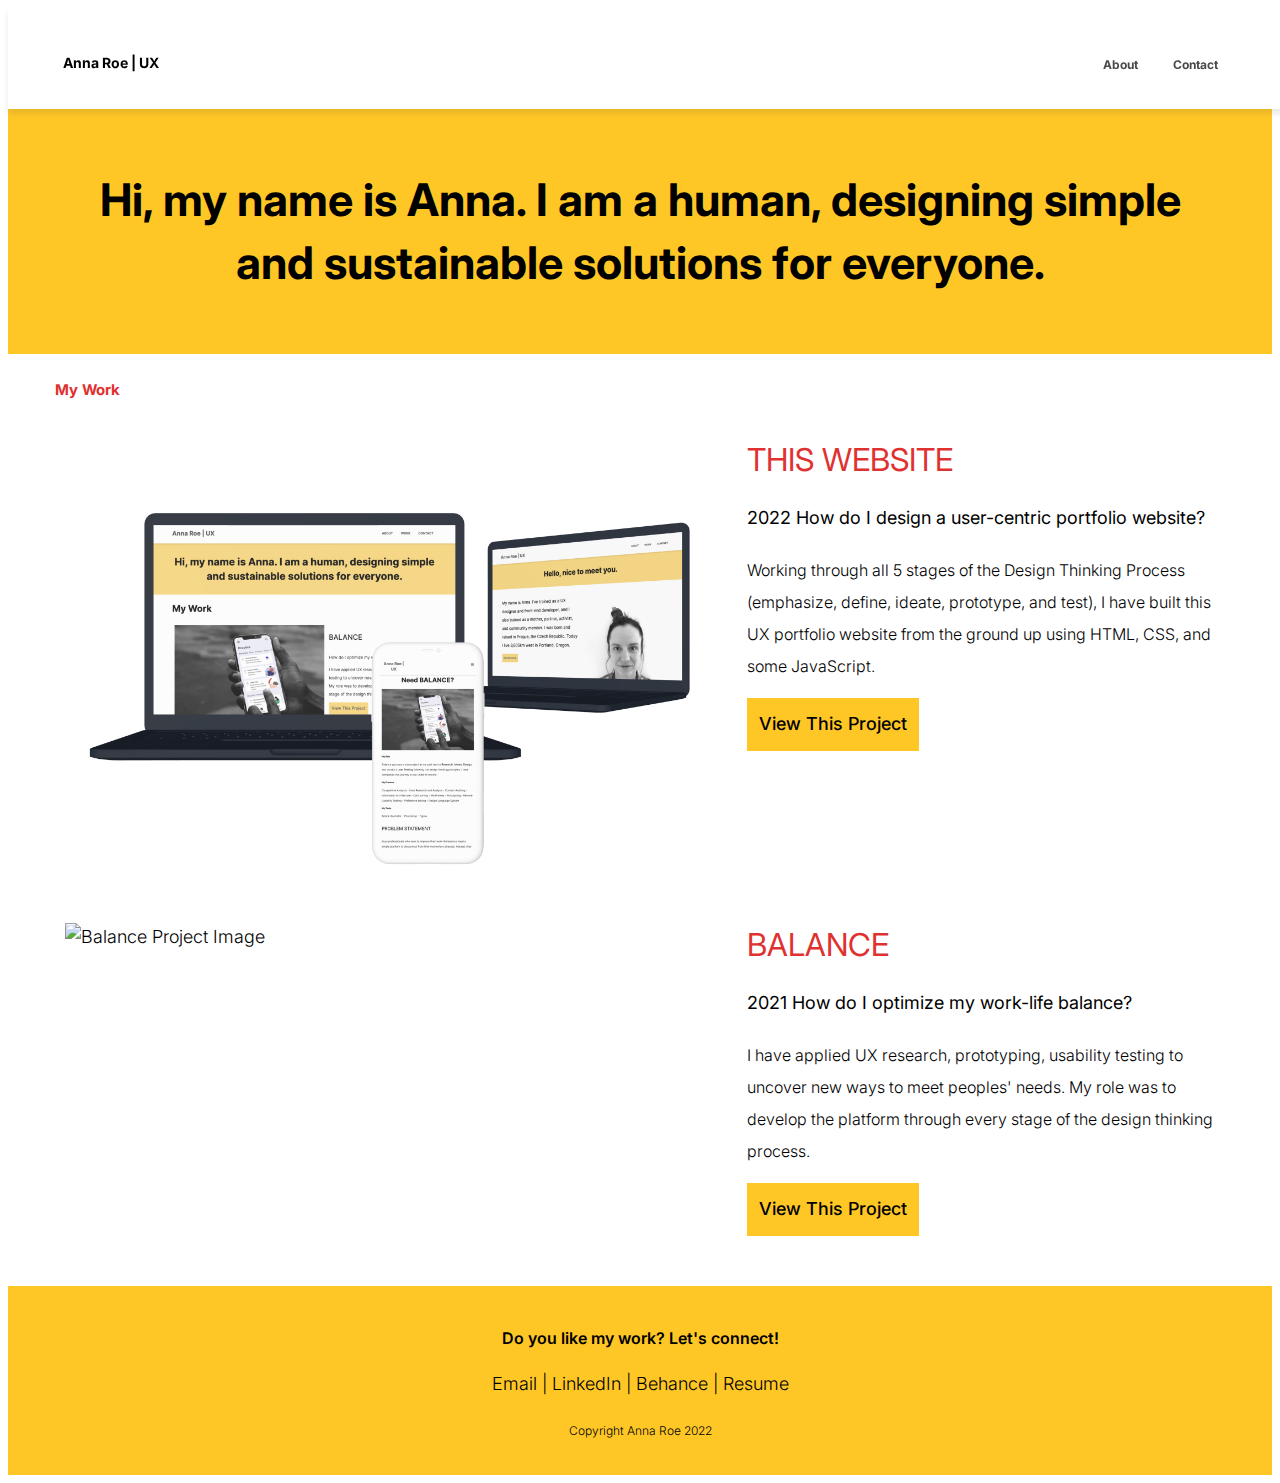
==== commit 72fcb97d: "title fix" ====
--- a/index.html
+++ b/index.html
@@ -3,7 +3,7 @@
 
   <head>
     <meta charset="utf-8">
-    <title>Anna Roe | UX | Git Commit</title>
+    <title>Anna Roe | UX</title>
     <link rel="icon" type="image/png" href="files/favicon.png" sizes="32x32" />
 
     <link rel="stylesheet" type="text/css" href="https://necolas.github.io/normalize.css/8.0.1/normalize.css">
@@ -64,13 +64,14 @@
 
             <div class="col-md-6 col-lg-5">
               <!-- open second column (used for text) -->
-              <h3>THIS WEBSITE</h3>
+              <a href="thiswebsite.html">
+                <h3>THIS WEBSITE</h3>
+              </a>
+
               <p class="projectTitle">
-                <b>2022 HTML, CSS with a touch of Javascript? No problem.</b>
-
-                 
+                <b>2022 How do I design a user-centric portfolio website?</b>
               </p>
-              <p>I have built this site from the ground up website using HTML, CSS, and some JavaScript. I took this project through all the 5 stages of the Design Thinking Process (emphasize, define, ideate, prototype, and test).
+              <p>Working through all 5 stages of the Design Thinking Process (emphasize, define, ideate, prototype, and test), I have built this UX portfolio website from the ground up using HTML, CSS, and some JavaScript.
 
               </p>
               <a class="button" href="thiswebsite.html">View This Project</a><!-- button or link label -->
@@ -93,7 +94,9 @@
 
             <div class="col-md-6 col-lg-5">
               <!-- open second column (used for text) -->
-              <h3>BALANCE</h3>
+              <a href="balance.html">
+                <h3>BALANCE</h3>
+              </a>
               <p class="projectTitle">
                 <b>2021 How do I optimize my work-life balance?</b>
               </p>
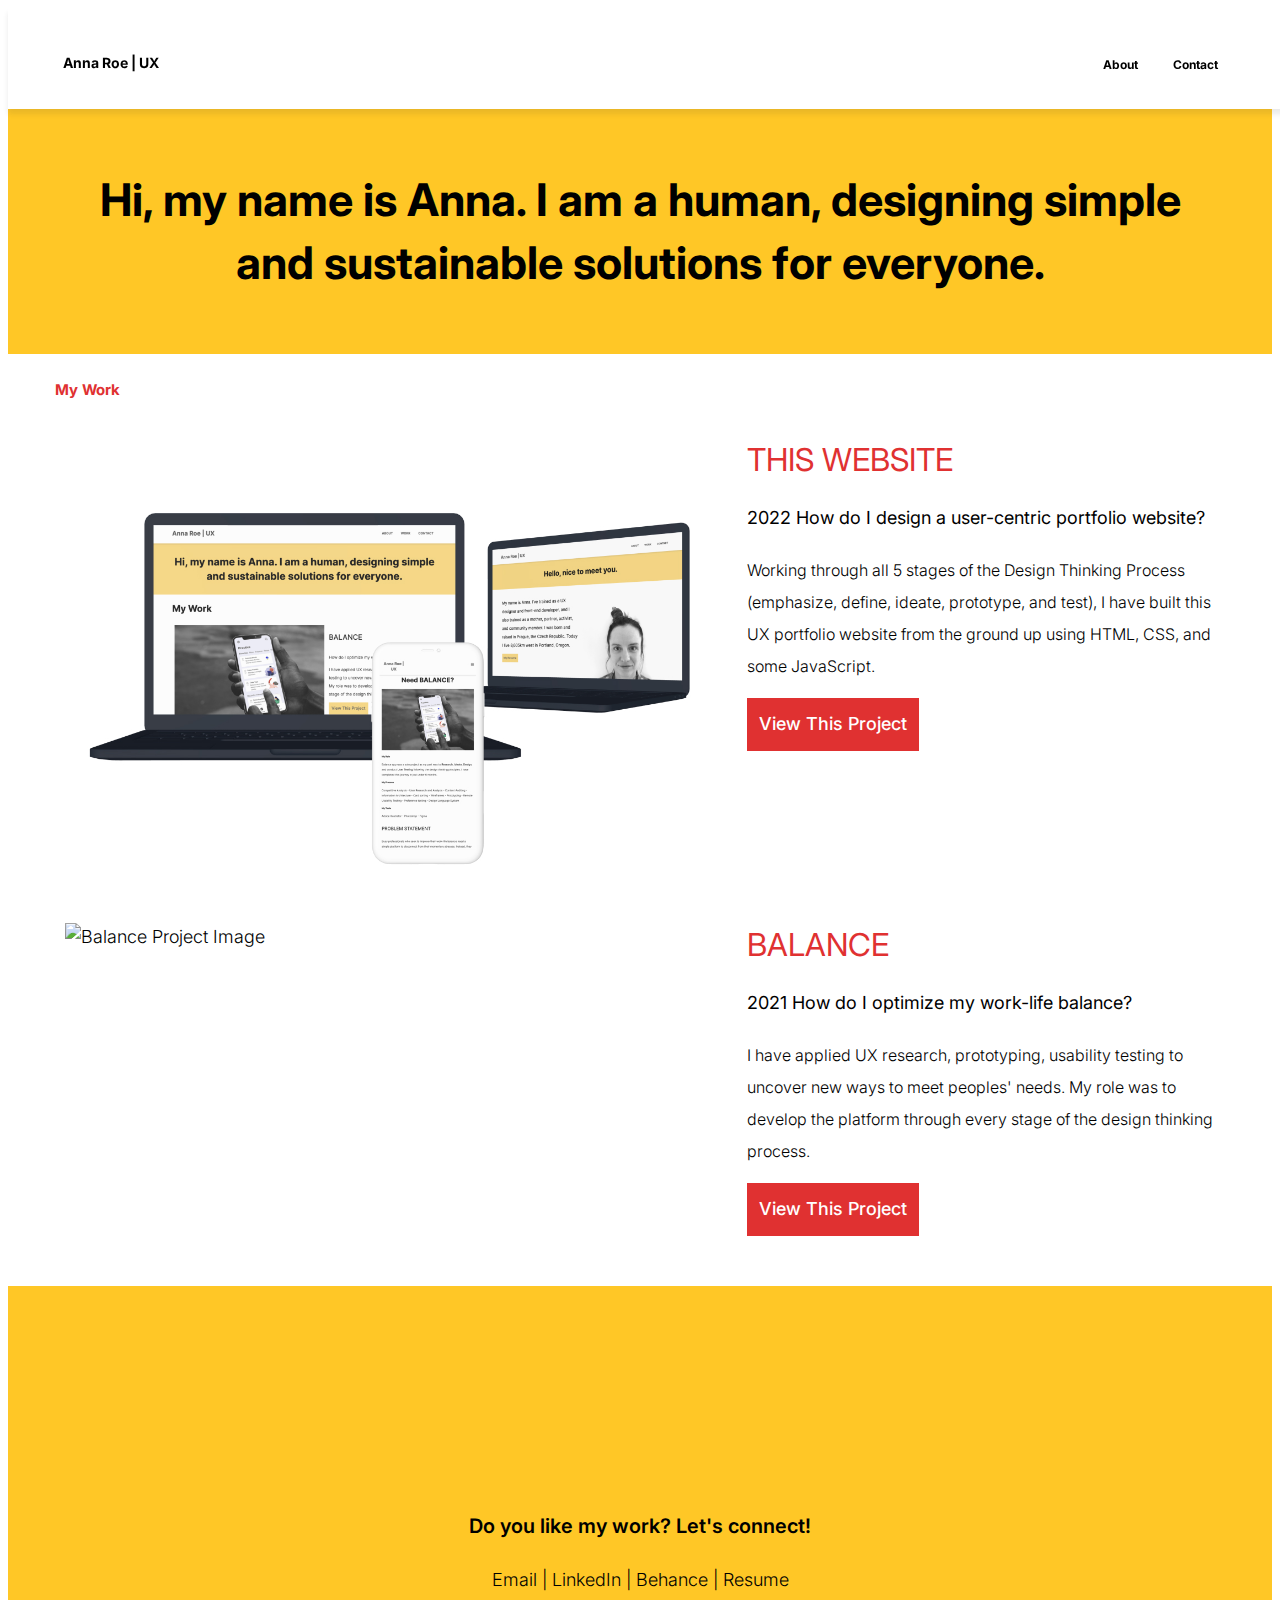
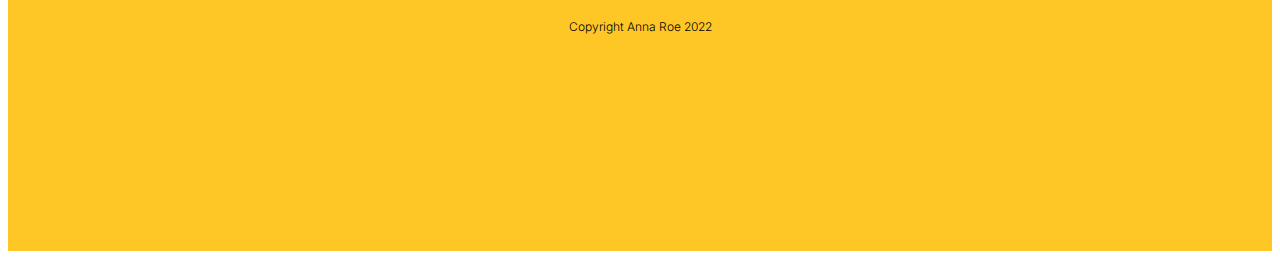
==== commit 9675e2f0: "Buttons, links" ====
--- a/index.html
+++ b/index.html
@@ -20,7 +20,7 @@
     <header>
       <div class="container">
         <div class="navtoggle" id="myNavtoggle">
-          <h1 class="logo"><a href="index.html">Anna Roe | UX</a></h1>
+          <h1 class="logo"><a class="menu-link" href="index.html">Anna Roe | UX</a></h1>
           <nav>
             <ul>
               <li><a class="menu-link" href="about.html">About</a></li>
@@ -117,10 +117,10 @@
         <!--Email Connect-->
         <p class="connect"> Do you like my work? Let's connect!</p>
         <div class="style">
-          <a href="mailto:anna.istvanfy@gmail.com">Email |</a>
-          <a href="https://www.linkedin.com/in/anna-roe" target="_blank">LinkedIn |</a>
-          <a href="https://www.behance.net/annaroe" target="_blank">Behance |</a>
-          <a href="files/resume.pdf" target="_blank">Resume</a>
+          <a class="social" href="mailto:anna.istvanfy@gmail.com">Email</a> |
+          <a class="social" href="https://www.linkedin.com/in/anna-roe" target="_blank">LinkedIn</a> |
+          <a class="social" href="https://www.behance.net/annaroe" target="_blank">Behance</a> |
+          <a class="social" href="files/Roe-Anna-Resume.pdf" target="_blank">Resume</a>
         </div>
       </div>
       <p class="copyright">Copyright Anna Roe 2022</p>
--- a/css/style.css
+++ b/css/style.css
@@ -79,44 +79,63 @@
   font-weight: bold;
 }
 
-a {
-  color: #000000;
-  text-decoration: none;
-  /* No underlining */
-}
-
 .button {
   display: inline-block;
-  background-color: #FFC726;
-  color: #000000;
+  background-color: #E03131;
+  color: #ffffff;
   font-weight: 500;
-  text-decoration: none;
   padding: 12px;
   border-radius: 0px;
   transition: 0.2s opacity;
-}
-
+  text-decoration: none;
+}
+
+.button:hover {
+  display: inline-block;
+  background-color: #FFFFFF;
+  color: #E03131;
+  border-style: solid;
+  border-color: #E03131;
+  opacity: 0.9;
+  /* Reduces the opacity of the button to 80% */
+}
+
+/*
+a {
+  color: #000000;
+  text-decoration: underline;
+  /* No underlining */
+}
+
+.button:visited {
+  background-color: #ffffff;
+  color: #E03131;
+}
+
+/*
 a:visited {
-  /* visited link */
-  color: #5b5b5b;
-}
-
+  color: #000000;
+}
+*/
 a:active {
   /* selected link */
   color: #000000;
 }
 
+.social, .menu-link, .logo {
+  text-decoration: none;
+  color: #000000;
+}
+
+.social:hover, .menu-link:hover, .logo:hover {
+  text-decoration: underline;
+}
+
+/*
 a:hover,
-a:focus {
-  color: #5b5b5b;
+a:focus, {
+  color: #000000;
   text-decoration: underline;
-}
-
-.button:hover {
-  opacity: 0.9;
-  /* Reduces the opacity of the button to 80% */
-  text-decoration: none;
-  transform: scale(1.1);
 }
 
 /* Layout styling */
@@ -139,8 +158,8 @@
 }
 
 #contact {
-  padding-top: 20px;
-  padding-bottom: 20px;
+  padding-top: 200px;
+  padding-bottom: 200px;
   border-top: 100px;
   background-color: #FFC726;
 }
@@ -220,7 +239,7 @@
 
 .bio {
   font-weight: bolder;
-  font-size: 1.5em;
+  font-size: 1.2em;
 }
 
 footer {
@@ -244,6 +263,7 @@
 }
 
 .connect {
+  font-size: 20px;
   font-weight: 600;
 }
 
